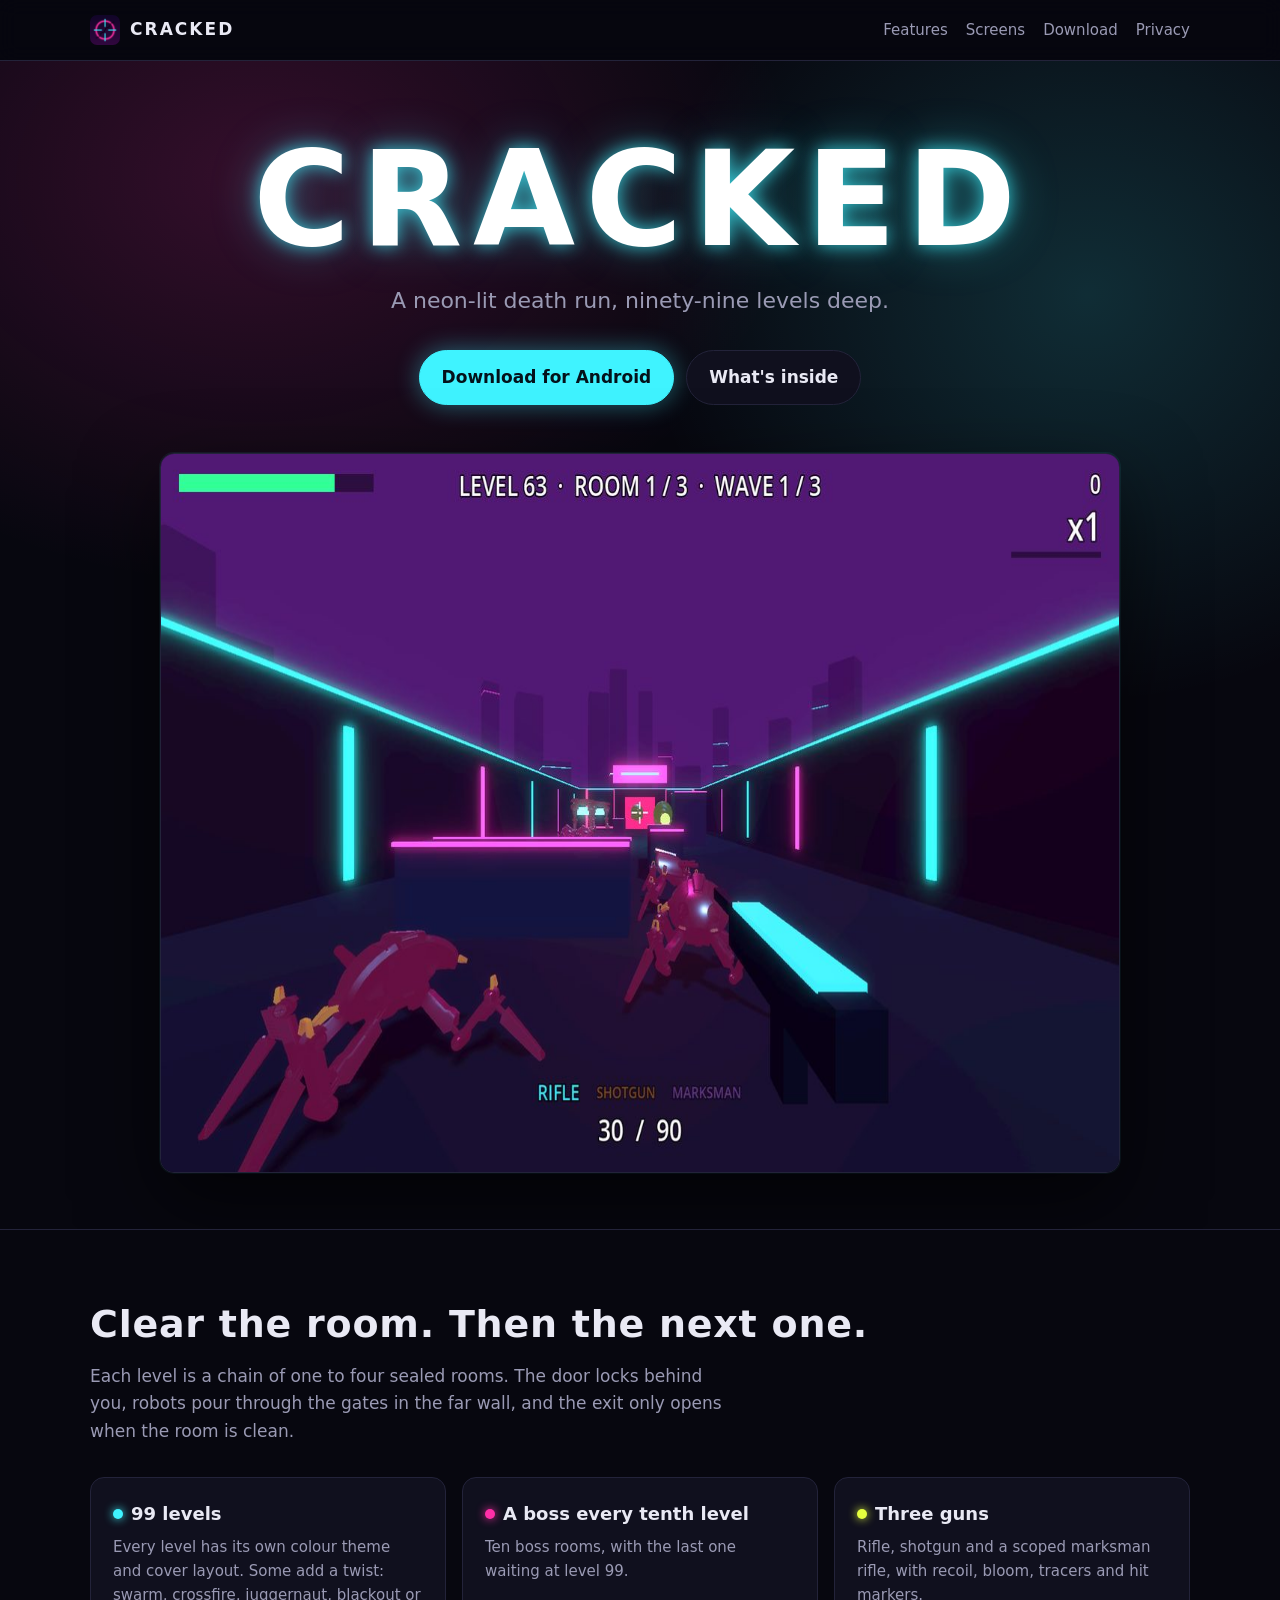
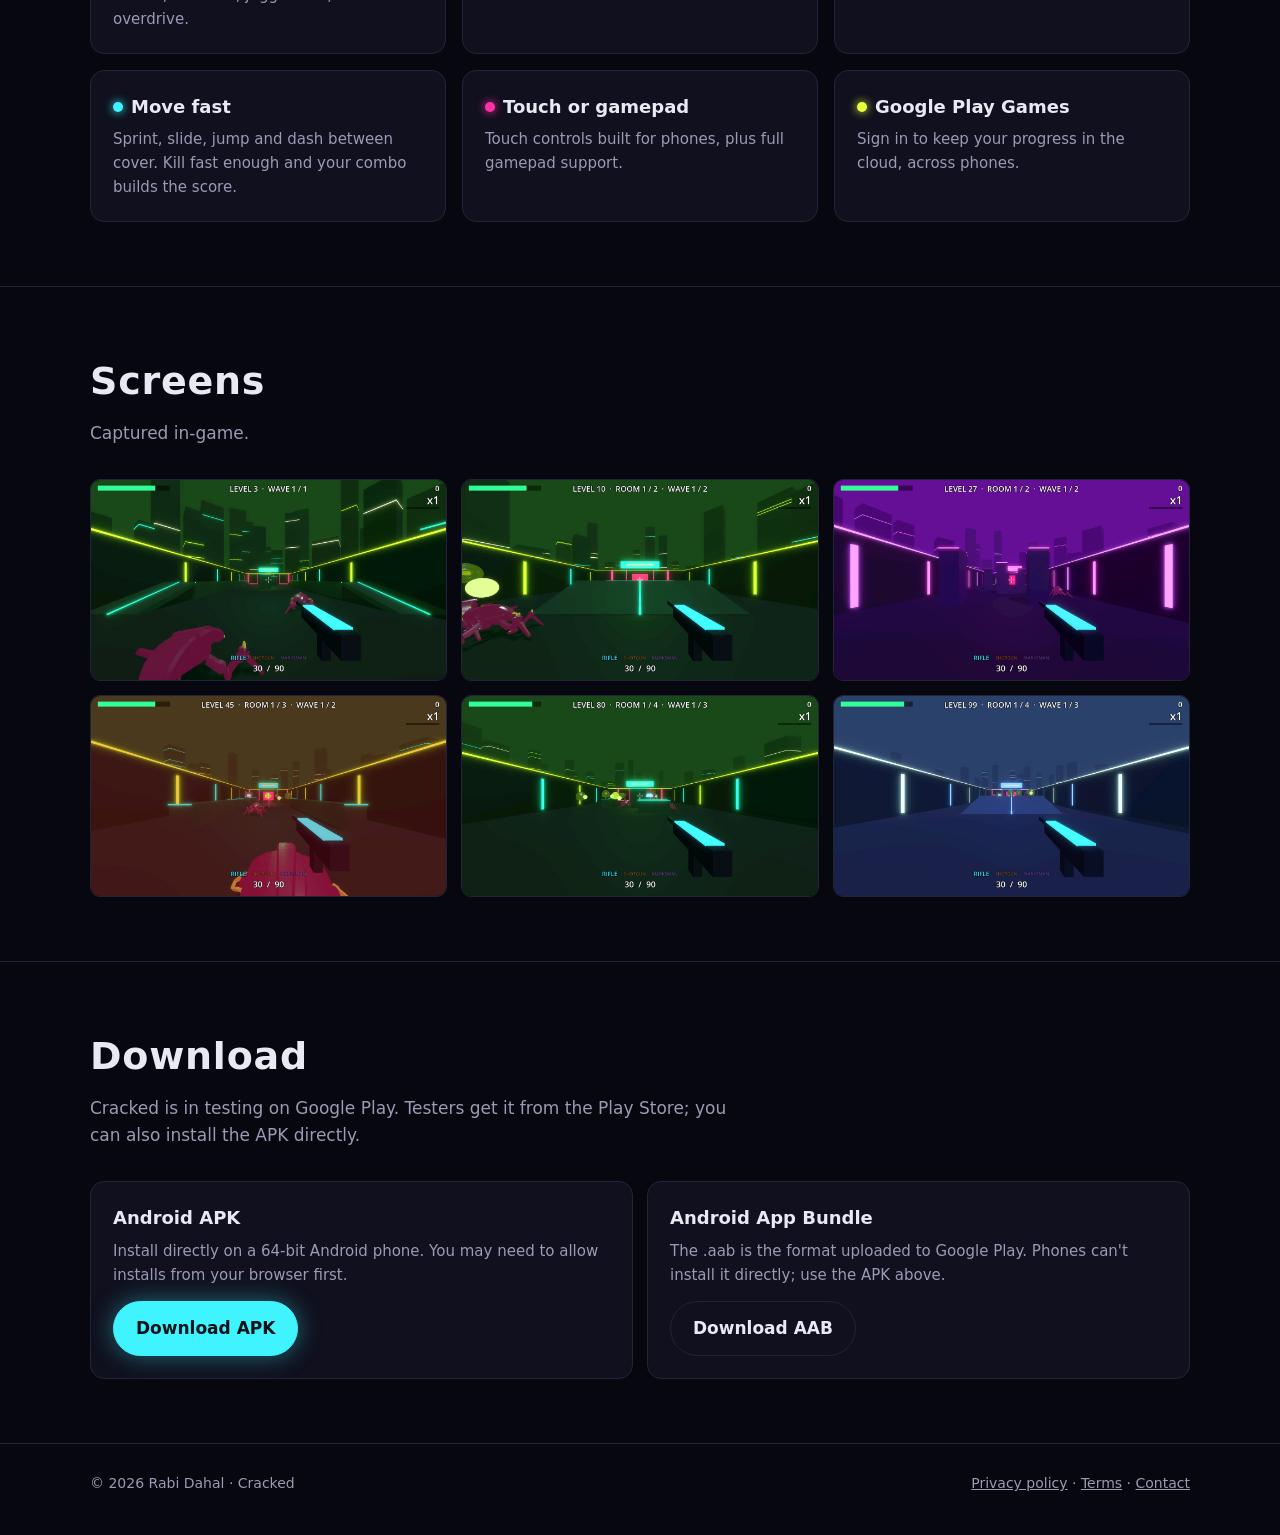
==== index.html @ e0ce9a12 "site: deploy 11a5c74" ====
<!doctype html>
<html lang="en">
<head>
  <meta charset="utf-8">
  <meta name="viewport" content="width=device-width, initial-scale=1">
  <title>Cracked: a neon room-clearing FPS</title>
  <meta name="description" content="Cracked is a neon-lit room-clearing shooter for Android. Ninety-nine levels, three guns, robot swarms and a boss every tenth level.">
  <meta property="og:title" content="Cracked">
  <meta property="og:description" content="A neon-lit death run, ninety-nine levels deep. A room-clearing FPS for Android.">
  <meta property="og:image" content="https://cracked.rabidahal.com.np/img/level-63.jpg">
  <meta property="og:url" content="https://cracked.rabidahal.com.np/">
  <meta name="theme-color" content="#07070f">
  <link rel="icon" href="img/favicon.png">
  <link rel="apple-touch-icon" href="img/apple-touch-icon.png">
  <link rel="stylesheet" href="style.css">
</head>
<body>
  <header class="top">
    <div class="wrap">
      <a class="brand" href="./"><img src="img/icon.png" alt="">CRACKED</a>
      <nav>
        <a href="#features" class="opt">Features</a>
        <a href="#screens" class="opt">Screens</a>
        <a href="#download">Download</a>
        <a href="privacy.html">Privacy</a>
      </nav>
    </div>
  </header>

  <main>
    <div class="hero">
      <div class="wrap">
        <h1>CRACKED</h1>
        <p class="tag">A neon-lit death run, ninety-nine levels deep.</p>
        <div class="cta">
          <a class="btn primary" href="#download">Download for Android</a>
          <a class="btn" href="#features">What's inside</a>
        </div>
        <img class="hero-shot" src="img/level-63.jpg" width="1280" height="720" alt="First-person view down a purple neon corridor as crab-like robots charge through the gates.">
      </div>
    </div>

    <section id="features">
      <div class="wrap">
        <h2>Clear the room. Then the next one.</h2>
        <p class="lead">Each level is a chain of one to four sealed rooms. The door locks behind you, robots pour through the gates in the far wall, and the exit only opens when the room is clean.</p>
        <div class="features">
          <div class="card"><h3><span class="dot c"></span>99 levels</h3><p>Every level has its own colour theme and cover layout. Some add a twist: swarm, crossfire, juggernaut, blackout or overdrive.</p></div>
          <div class="card"><h3><span class="dot m"></span>A boss every tenth level</h3><p>Ten boss rooms, with the last one waiting at level 99.</p></div>
          <div class="card"><h3><span class="dot a"></span>Three guns</h3><p>Rifle, shotgun and a scoped marksman rifle, with recoil, bloom, tracers and hit markers.</p></div>
          <div class="card"><h3><span class="dot c"></span>Move fast</h3><p>Sprint, slide, jump and dash between cover. Kill fast enough and your combo builds the score.</p></div>
          <div class="card"><h3><span class="dot m"></span>Touch or gamepad</h3><p>Touch controls built for phones, plus full gamepad support.</p></div>
          <div class="card"><h3><span class="dot a"></span>Google Play Games</h3><p>Sign in to keep your progress in the cloud, across phones.</p></div>
        </div>
      </div>
    </section>

    <section id="screens">
      <div class="wrap">
        <h2>Screens</h2>
        <p class="lead">Captured in-game.</p>
        <div class="shots">
          <img src="img/level-03.jpg" width="1280" height="720" loading="lazy" alt="Level 3: a magenta crab robot lunges at the player in a green neon corridor.">
          <img src="img/level-10.jpg" width="1280" height="720" loading="lazy" alt="Level 10: a magenta gate glows at the end of a green corridor.">
          <img src="img/level-27.jpg" width="1280" height="720" loading="lazy" alt="Level 27.">
          <img src="img/level-45.jpg" width="1280" height="720" loading="lazy" alt="Level 45.">
          <img src="img/level-80.jpg" width="1280" height="720" loading="lazy" alt="Level 80.">
          <img src="img/level-99.jpg" width="1280" height="720" loading="lazy" alt="Level 99: robots and eye drones fill the far end of a blue corridor.">
        </div>
      </div>
    </section>

    <section id="download">
      <div class="wrap">
        <h2>Download</h2>
        <p class="lead">Cracked is in testing on Google Play. Testers get it from the Play Store; you can also install the APK directly.</p>
        <div class="download">
          <div class="card">
            <h3>Android APK</h3>
            <p>Install directly on a 64-bit Android phone. You may need to allow installs from your browser first.</p>
            <a class="btn primary" href="downloads/cracked.apk" download>Download APK</a>
          </div>
          <div class="card">
            <h3>Android App Bundle</h3>
            <p>The .aab is the format uploaded to Google Play. Phones can't install it directly; use the APK above.</p>
            <a class="btn" href="downloads/cracked.aab" download>Download AAB</a>
          </div>
        </div>
      </div>
    </section>
  </main>

  <footer>
    <div class="wrap">
      <span>© 2026 Rabi Dahal · Cracked</span>
      <span><a href="privacy.html">Privacy policy</a> · <a href="terms.html">Terms</a> · <a href="mailto:rrabi.dahal@gmail.com">Contact</a></span>
    </div>
  </footer>
</body>
</html>
---- style.css ----
:root {
  --bg: #07070f;
  --panel: #10101e;
  --line: #23233a;
  --text: #e9e9f4;
  --muted: #9a9ab4;
  --cyan: #3ff3ff;
  --magenta: #ff2fa8;
  --acid: #e6ff3f;
  --radius: 14px;
  color-scheme: dark;
}

* { box-sizing: border-box; }

html { scroll-behavior: smooth; }

body {
  margin: 0;
  background: var(--bg);
  color: var(--text);
  font: 17px/1.6 "Inter", system-ui, -apple-system, "Segoe UI", Roboto, sans-serif;
  -webkit-font-smoothing: antialiased;
}

a { color: var(--cyan); }
a:hover { color: var(--acid); }

.wrap { width: min(1100px, 100% - 32px); margin-inline: auto; }

/* Header */
.top {
  position: sticky; top: 0; z-index: 10;
  background: rgb(7 7 15 / 0.85);
  backdrop-filter: blur(10px);
  border-bottom: 1px solid var(--line);
}
.top .wrap { display: flex; align-items: center; justify-content: space-between; height: 60px; gap: 16px; }
.brand { display: flex; align-items: center; gap: 10px; text-decoration: none; color: var(--text); font-weight: 800; letter-spacing: 0.12em; }
.brand img { width: 30px; height: 30px; border-radius: 7px; }
.top nav { display: flex; gap: 18px; font-size: 15px; }
.top nav a { color: var(--muted); text-decoration: none; }
.top nav a:hover { color: var(--text); }

/* Hero */
.hero { position: relative; overflow: hidden; padding: 72px 0 56px; text-align: center; }
.hero::before {
  content: ""; position: absolute; inset: 0;
  background:
    radial-gradient(60% 50% at 20% 10%, rgb(255 47 168 / 0.18), transparent 70%),
    radial-gradient(50% 50% at 85% 20%, rgb(63 243 255 / 0.16), transparent 70%);
  pointer-events: none;
}
.hero h1 {
  position: relative;
  margin: 0;
  font-size: clamp(56px, 13vw, 132px);
  line-height: 1;
  font-weight: 900;
  letter-spacing: 0.08em;
  color: #fff;
  text-shadow: 0 0 18px rgb(63 243 255 / 0.75), 0 0 48px rgb(63 243 255 / 0.35);
}
.hero .tag { position: relative; margin: 18px auto 0; max-width: 44ch; font-size: clamp(18px, 2.6vw, 22px); color: var(--muted); }
.cta { position: relative; display: flex; flex-wrap: wrap; justify-content: center; gap: 12px; margin-top: 32px; }
.btn {
  display: inline-flex; align-items: center; gap: 8px;
  padding: 13px 22px; border-radius: 999px;
  font-weight: 700; text-decoration: none;
  border: 1px solid var(--line); color: var(--text); background: var(--panel);
}
.btn.primary { background: var(--cyan); color: #04121a; border-color: var(--cyan); box-shadow: 0 0 24px rgb(63 243 255 / 0.4); }
.btn.primary:hover { color: #04121a; background: #8ff8ff; }
.btn:hover { border-color: var(--cyan); color: var(--text); }
.btn small { font-weight: 500; opacity: 0.75; }
.hero-shot {
  position: relative; display: block; width: 100%; max-width: 960px; margin: 48px auto 0;
  border-radius: var(--radius); border: 1px solid var(--line);
  box-shadow: 0 30px 80px rgb(0 0 0 / 0.6), 0 0 0 1px rgb(63 243 255 / 0.08);
}

/* Sections */
section { padding: 64px 0; border-top: 1px solid var(--line); }
section h2 { margin: 0 0 8px; font-size: clamp(28px, 4vw, 38px); letter-spacing: 0.02em; }
section .lead { margin: 0 0 32px; color: var(--muted); max-width: 60ch; }

.features { display: grid; grid-template-columns: repeat(auto-fit, minmax(300px, 1fr)); gap: 16px; }
.card { background: var(--panel); border: 1px solid var(--line); border-radius: var(--radius); padding: 22px; }
.card h3 { margin: 0 0 6px; font-size: 18px; }
.card p { margin: 0; color: var(--muted); font-size: 15px; }
.card .dot { display: inline-block; width: 10px; height: 10px; border-radius: 50%; margin-right: 8px; vertical-align: 1px; }
.c { background: var(--cyan); box-shadow: 0 0 10px var(--cyan); }
.m { background: var(--magenta); box-shadow: 0 0 10px var(--magenta); }
.a { background: var(--acid); box-shadow: 0 0 10px var(--acid); }

.shots { display: grid; grid-template-columns: repeat(auto-fit, minmax(300px, 1fr)); gap: 14px; }
.shots img { width: 100%; height: auto; display: block; border-radius: 10px; border: 1px solid var(--line); }

.download { display: grid; gap: 14px; grid-template-columns: repeat(auto-fit, minmax(260px, 1fr)); }
.download .card a.btn { margin-top: 14px; }
.note { font-size: 14px; color: var(--muted); }

/* Prose pages */
.prose { padding: 48px 0 72px; max-width: 760px; }
.prose h1 { font-size: clamp(32px, 5vw, 44px); margin: 0 0 4px; }
.prose h2 { font-size: 22px; margin: 36px 0 8px; }
.prose .updated { color: var(--muted); margin: 0 0 24px; }
.prose li { margin: 4px 0; }

footer { border-top: 1px solid var(--line); padding: 28px 0 40px; color: var(--muted); font-size: 14px; }
footer .wrap { display: flex; flex-wrap: wrap; justify-content: space-between; gap: 12px; }
footer a { color: var(--muted); }

@media (max-width: 560px) {
  .top nav { gap: 12px; font-size: 14px; }
  .top nav .opt { display: none; }
  section { padding: 48px 0; }
}
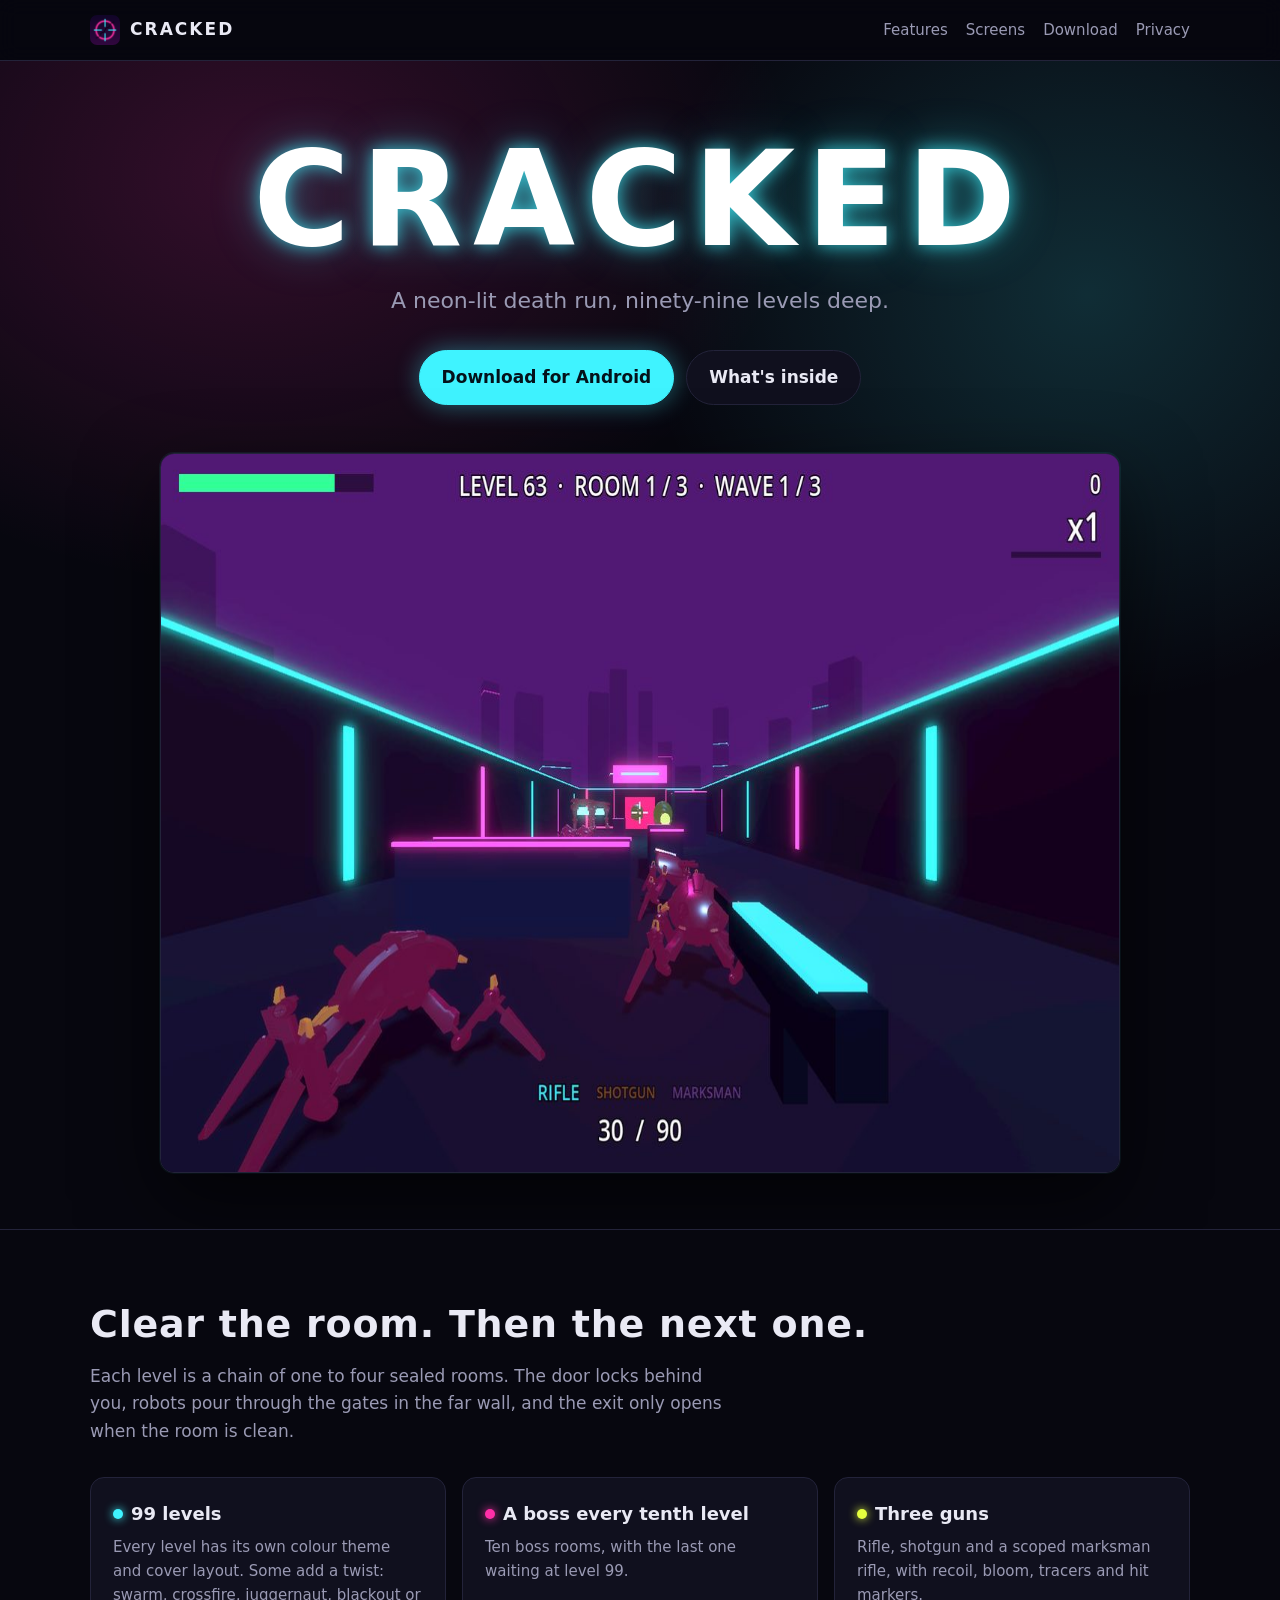
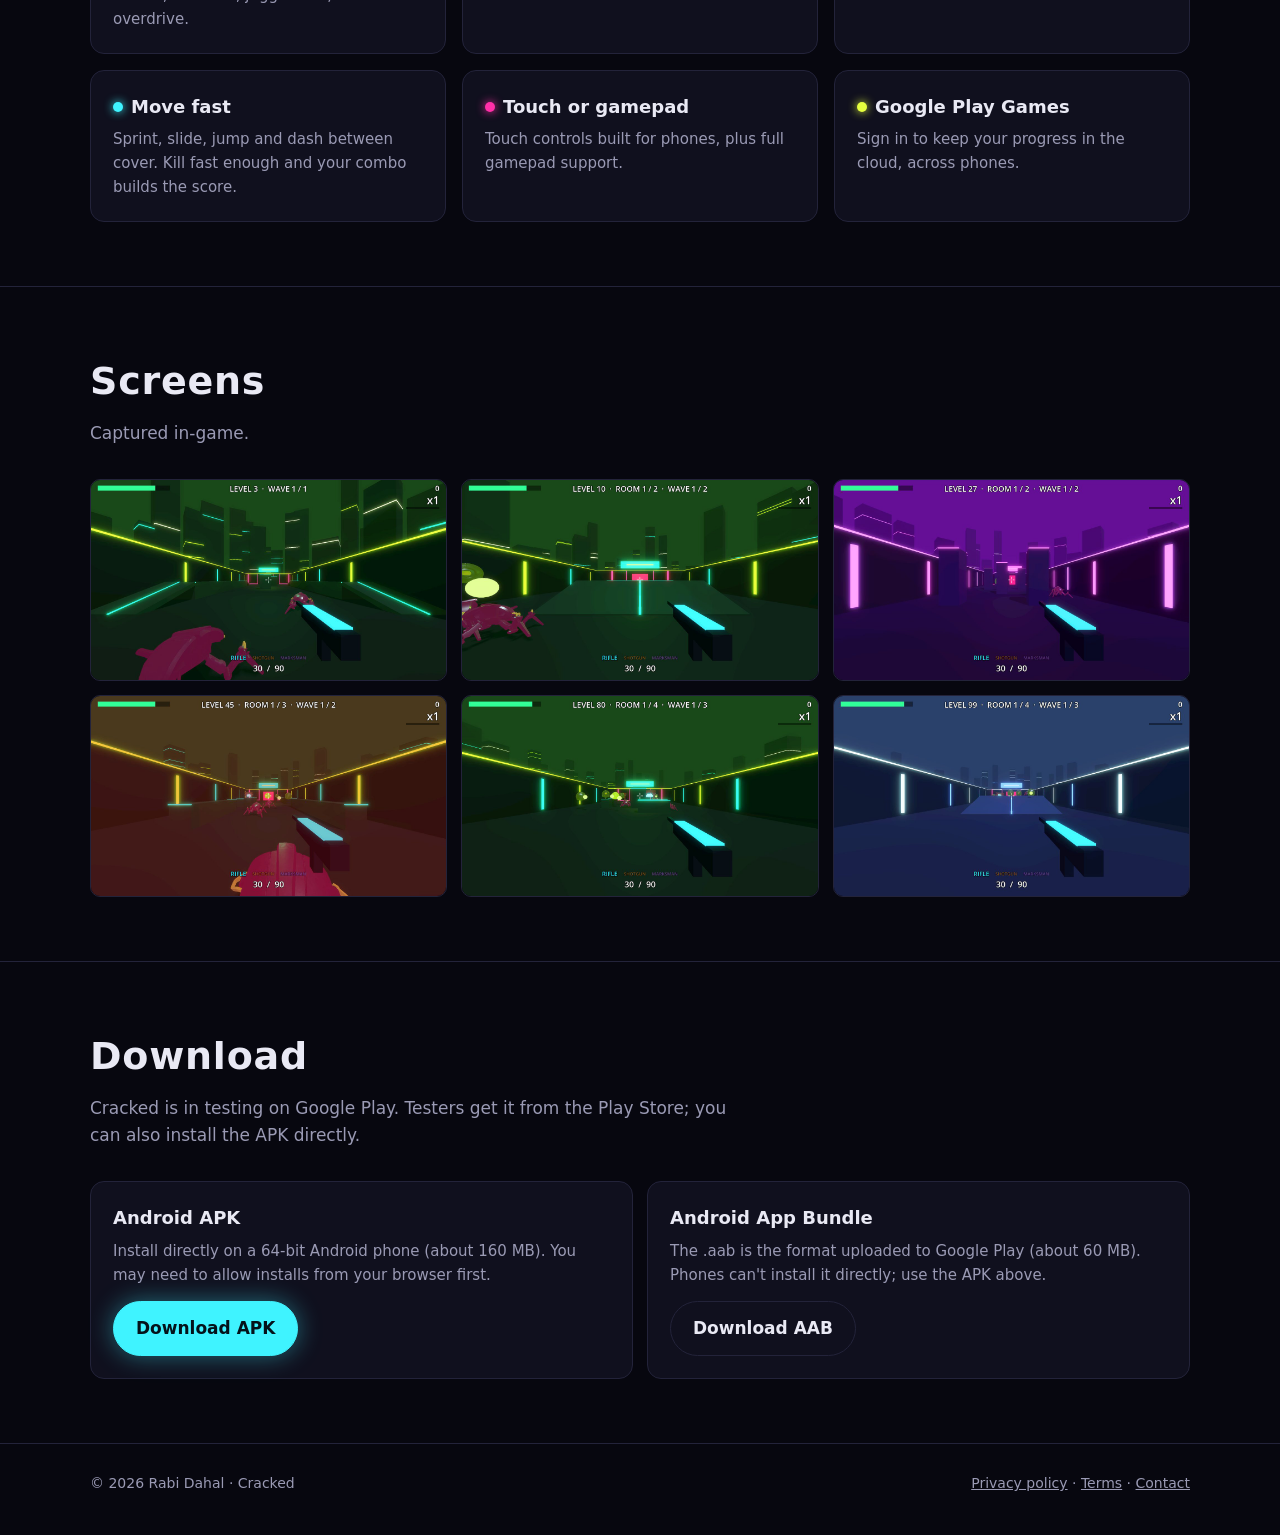
==== commit e5e4d59b: "site: deploy 11a5c74" ====
--- a/index.html
+++ b/index.html
@@ -77,13 +77,13 @@
         <div class="download">
           <div class="card">
             <h3>Android APK</h3>
-            <p>Install directly on a 64-bit Android phone. You may need to allow installs from your browser first.</p>
-            <a class="btn primary" href="downloads/cracked.apk" download>Download APK</a>
+            <p>Install directly on a 64-bit Android phone (about 160&nbsp;MB). You may need to allow installs from your browser first.</p>
+            <a class="btn primary" href="https://github.com/proobker/cracked/releases/latest/download/cracked.apk">Download APK</a>
           </div>
           <div class="card">
             <h3>Android App Bundle</h3>
-            <p>The .aab is the format uploaded to Google Play. Phones can't install it directly; use the APK above.</p>
-            <a class="btn" href="downloads/cracked.aab" download>Download AAB</a>
+            <p>The .aab is the format uploaded to Google Play (about 60&nbsp;MB). Phones can't install it directly; use the APK above.</p>
+            <a class="btn" href="https://github.com/proobker/cracked/releases/latest/download/cracked.aab">Download AAB</a>
           </div>
         </div>
       </div>
